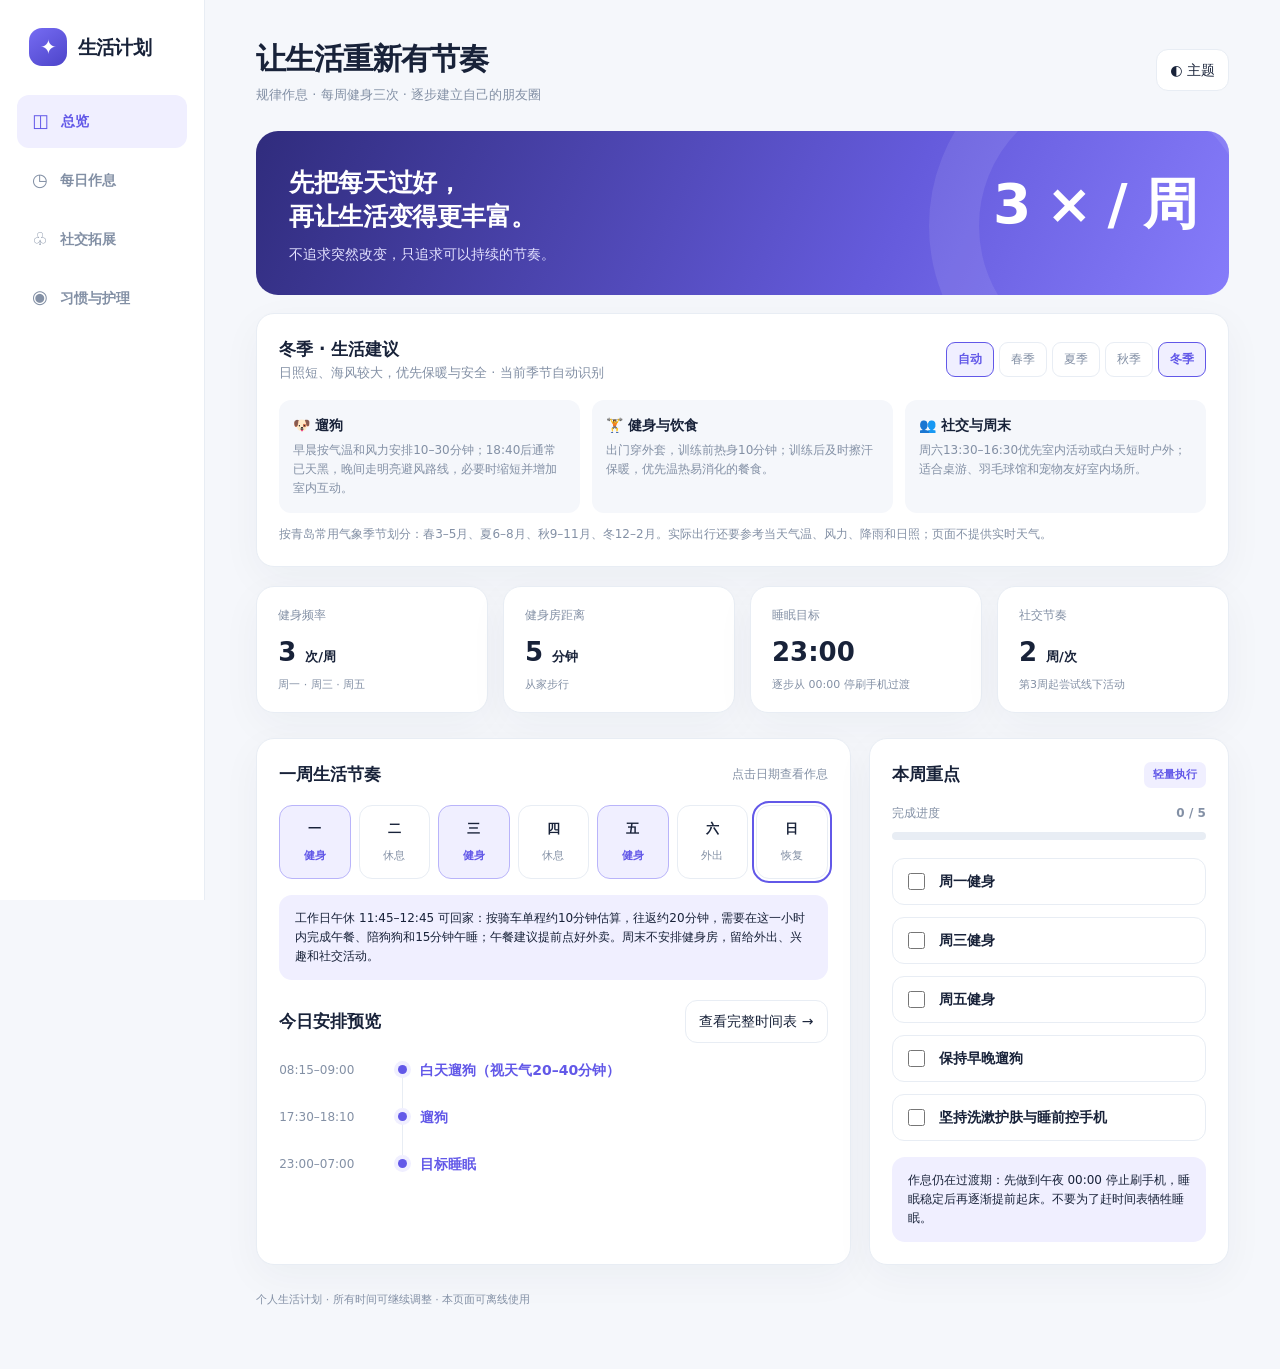
==== life-plan/index.html @ be2a3402 "发布生活计划静态页面到独立目录" ====
<!doctype html><html lang="zh-CN"><head><meta charset="utf-8"><meta name="viewport" content="width=device-width,initial-scale=1"><title>Life OS · 生活计划</title><style>
:root{--bg:#f5f7fb;--card:#fff;--ink:#182239;--muted:#8390a5;--line:#e8edf4;--accent:#6258e8;--pale:#f0efff;--green:#16a785;--shadow:0 12px 40px rgba(26,36,65,.045)}*{box-sizing:border-box}body{margin:0;background:var(--bg);color:var(--ink);font:14px/1.6 system-ui,-apple-system,"PingFang SC","Microsoft YaHei",sans-serif}body.dark{--bg:#101421;--card:#1a2030;--ink:#f0f3ff;--muted:#9daac1;--line:#30384b;--pale:#2a2852;--shadow:none}button{font:inherit;cursor:pointer}aside{width:205px;position:fixed;inset:0 auto 0 0;background:var(--card);border-right:1px solid var(--line);padding:28px 17px;display:flex;flex-direction:column;z-index:4}.brand{display:flex;align-items:center;gap:11px;padding:0 12px 26px;font-size:19px;font-weight:850;letter-spacing:-.8px}.logo{background:linear-gradient(145deg,#766cf3,#4d44c9);color:white;border-radius:13px;width:38px;height:38px;display:grid;place-items:center;font-size:20px}.navlabel{font-size:11px;letter-spacing:2px;color:var(--muted);padding:0 15px 10px}.nav{display:flex;align-items:center;gap:12px;padding:12px 15px;margin:3px 0;border:0;background:transparent;border-radius:12px;color:var(--muted);text-align:left;width:100%;font-weight:600}.nav:hover,.nav.active{background:var(--pale);color:var(--accent)}.nav span{font-size:18px}.asidebottom{margin-top:auto;padding:16px 12px;border-top:1px solid var(--line);color:var(--muted);font-size:12px}main{margin-left:205px;padding:34px clamp(20px,4vw,64px);max-width:1650px}.top{display:flex;justify-content:space-between;align-items:center;margin-bottom:25px;gap:12px}.eyebrow{font-size:11px;color:var(--accent);font-weight:800;letter-spacing:2px}.heading{font-size:30px;line-height:1.2;font-weight:850;letter-spacing:-1px;margin:7px 0 8px}.sub{color:var(--muted);font-size:13px}.topright{display:flex;align-items:center;gap:9px}.iconbtn{border:1px solid var(--line);border-radius:12px;padding:9px 13px;background:var(--card);color:var(--ink)}.pill{padding:7px 12px;border-radius:99px;background:var(--pale);color:var(--accent);font-weight:700;font-size:12px}.hero{background:linear-gradient(115deg,#302c7d,#655bdc 65%,#867cfa);color:white;border-radius:22px;padding:29px 33px;display:flex;justify-content:space-between;gap:20px;overflow:hidden;position:relative}.hero:after{content:'';width:270px;height:270px;position:absolute;right:-70px;top:-90px;border:50px solid #ffffff16;border-radius:50%}.hero h2{font-size:25px;line-height:1.35;margin:6px 0 10px;letter-spacing:-.4px}.hero p{margin:0;color:#e3e1ff}.hero small{color:#cac5ff}.hero .big{font-size:55px;font-weight:850;letter-spacing:-2px;white-space:nowrap;z-index:1}.metrics{display:grid;grid-template-columns:repeat(4,1fr);gap:15px;margin:19px 0 25px}.card{background:var(--card);border:1px solid var(--line);border-radius:18px;box-shadow:var(--shadow)}.metric{padding:19px 21px}.metric .lab{font-size:12px;color:var(--muted)}.metric .val{font-size:26px;font-weight:850;margin-top:7px}.metric .foot{font-size:11px;color:var(--muted);margin-top:2px}.sectiontitle{font-size:17px;font-weight:800;margin:0}.sectionbar{display:flex;align-items:center;justify-content:space-between;gap:10px;margin:0 0 16px}.sectionbar .hint{color:var(--muted);font-size:12px}.twocol{display:grid;grid-template-columns:minmax(0,1.65fr) minmax(280px,1fr);gap:18px}.panel{padding:22px}.week{display:grid;grid-template-columns:repeat(7,1fr);gap:8px;margin-top:17px}.day{border:1px solid var(--line);background:var(--card);border-radius:13px;padding:13px 5px;text-align:center;color:var(--ink)}.day b{display:block;font-size:13px}.day small{display:block;color:var(--muted);margin-top:7px;font-size:11px}.day.gym{background:var(--pale);border-color:#b9b4fa}.day.gym small{color:var(--accent);font-weight:700}.day.selected{outline:2px solid var(--accent);outline-offset:2px}.timeline{margin-top:18px}.entry{display:grid;grid-template-columns:105px 14px 1fr;gap:11px;align-items:start;min-height:47px}.time{color:var(--muted);font-size:12px;font-variant-numeric:tabular-nums;padding-top:2px}.rail{height:100%;position:relative;display:flex;justify-content:center}.rail:after{content:'';position:absolute;top:13px;bottom:-3px;width:1px;background:var(--line)}.entry:last-child .rail:after{display:none}.dot{width:9px;height:9px;background:#c7cfe0;border-radius:50%;margin-top:6px;z-index:1}.entry.key .dot{background:var(--accent);box-shadow:0 0 0 4px var(--pale)}.task{padding-bottom:15px;font-weight:550}.entry.key .task{color:var(--accent);font-weight:750}.progressrow{display:flex;justify-content:space-between;align-items:center;margin:14px 0 8px;font-size:12px;color:var(--muted)}.bar{height:8px;background:var(--line);border-radius:99px;overflow:hidden}.bar>div{height:100%;width:0;background:linear-gradient(90deg,#6258e8,#9e91ff);border-radius:99px;transition:width .2s}.checklist{display:grid;gap:12px;margin-top:18px}.check{display:flex;align-items:center;gap:11px;padding:11px;border:1px solid var(--line);border-radius:12px;cursor:pointer}.check input{accent-color:var(--accent);width:17px;height:17px}.check span{font-weight:600}.muted{color:var(--muted)}.note{padding:14px 16px;border-radius:13px;background:var(--pale);color:var(--ink);font-size:12px;margin-top:16px}.page{display:none}.page.active{display:block}.phasegrid{display:grid;grid-template-columns:repeat(3,1fr);gap:16px;margin-top:18px}.phase{padding:22px}.phase .num{font-size:12px;font-weight:800;color:var(--accent)}.phase h3{font-size:18px;margin:10px 0 8px}.phase p{color:var(--muted);margin:0 0 16px;font-size:13px}.phase ul{padding-left:18px;margin:0}.phase li{margin:7px 0}.tag{display:inline-block;background:var(--pale);color:var(--accent);border-radius:7px;padding:4px 9px;font-size:11px;font-weight:700}.activitygrid{display:grid;grid-template-columns:repeat(3,1fr);gap:16px}.activity{padding:23px}.activity .symbol{font-size:26px}.activity h3{margin:10px 0 5px}.activity p{color:var(--muted);font-size:13px;margin:0}.rules{display:grid;gap:12px;margin-top:15px}.rule{display:flex;gap:14px;padding:16px;border:1px solid var(--line);border-radius:13px}.rule b{display:block}.rule p{margin:3px 0 0;color:var(--muted);font-size:12px}.steps{display:grid;grid-template-columns:repeat(3,1fr);gap:16px}.step{padding:21px}.step b{font-size:15px}.step p{color:var(--muted);font-size:12px}.footer{padding:26px 0;color:var(--muted);font-size:11px}.mobilebar{display:none}@media(max-width:1050px){.metrics{grid-template-columns:repeat(2,1fr)}.twocol{grid-template-columns:1fr}.phasegrid,.activitygrid,.steps{grid-template-columns:1fr 1fr}}@media(max-width:720px){aside{display:none}main{margin:0;padding:20px 15px 85px}.heading{font-size:25px}.top{align-items:flex-start}.topright .pill{display:none}.hero{padding:22px}.hero .big{font-size:34px}.hero h2{font-size:21px}.metrics{gap:9px}.metric{padding:14px}.metric .val{font-size:22px}.week{gap:5px}.day{padding:10px 1px}.day small{font-size:10px}.panel{padding:17px}.phasegrid,.activitygrid,.steps{grid-template-columns:1fr}.mobilebar{position:fixed;display:flex;bottom:0;left:0;right:0;background:var(--card);border-top:1px solid var(--line);justify-content:space-around;padding:8px 5px max(9px,env(safe-area-inset-bottom));z-index:10}.mobilebar button{border:0;background:none;color:var(--muted);font-size:11px;display:grid;gap:1px;place-items:center}.mobilebar button span{font-size:19px}.mobilebar button.active{color:var(--accent)}.entry{grid-template-columns:99px 12px 1fr;gap:7px}.hero .big{display:none}}@media print{aside,.mobilebar,.topright,.day{display:none!important}main{margin:0}.page{display:block!important;break-before:page}.card{box-shadow:none}}
.season-head{display:flex;align-items:center;justify-content:space-between;gap:12px;flex-wrap:wrap}.season-switch{display:flex;gap:5px;flex-wrap:wrap}.season-switch button{border:1px solid var(--line);background:var(--card);color:var(--muted);border-radius:9px;padding:7px 11px;font-size:12px}.season-switch button.active{background:var(--pale);color:var(--accent);border-color:var(--accent);font-weight:700}.season-grid{display:grid;grid-template-columns:repeat(3,1fr);gap:12px;margin-top:16px}.season-tip{background:var(--bg);border-radius:12px;padding:14px}.season-tip b{display:block;margin-bottom:5px}.season-tip p{margin:0;color:var(--muted);font-size:12px}.season-note{font-size:12px;color:var(--muted);margin-top:12px}@media(max-width:720px){.season-grid{grid-template-columns:1fr}}
</style></head><body><aside><div class="brand"><div class="logo">✦</div>生活计划</div><button class="nav active" data-page="overview"><span>◫</span> 总览</button><button class="nav" data-page="schedule"><span>◷</span> 每日作息</button><button class="nav" data-page="social"><span>♧</span> 社交拓展</button><button class="nav" data-page="habits"><span>◉</span> 习惯与护理</button></aside><main><div class="top"><div><h1 class="heading" id="pagetitle">让生活重新有节奏</h1><div class="sub" id="pagedesc">规律作息 · 每周健身三次 · 逐步建立自己的朋友圈</div></div><div class="topright"><button class="iconbtn" id="theme" title="切换深色模式">◐ 主题</button></div></div>
<section class="page active" id="overview"><div class="hero"><div><h2>先把每天过好，<br>再让生活变得更丰富。</h2><p>不追求突然改变，只追求可以持续的节奏。</p></div><div class="big">3 × / 周</div></div><div class="card panel" style="margin-top:18px"><div class="season-head"><div><h2 class="sectiontitle" id="seasonTitle">四季生活建议</h2><div class="sub" id="seasonSubtitle">根据设备日期自动切换</div></div><div class="season-switch" id="seasonSwitch"></div></div><div class="season-grid" id="seasonTips"></div><div class="season-note">按青岛常用气象季节划分：春3–5月、夏6–8月、秋9–11月、冬12–2月。实际出行还要参考当天气温、风力、降雨和日照；页面不提供实时天气。</div></div><div class="metrics"><div class="card metric"><div class="lab">健身频率</div><div class="val">3 <small style="font-size:13px">次/周</small></div><div class="foot">周一 · 周三 · 周五</div></div><div class="card metric"><div class="lab">健身房距离</div><div class="val">5 <small style="font-size:13px">分钟</small></div><div class="foot">从家步行</div></div><div class="card metric"><div class="lab">睡眠目标</div><div class="val">23:00</div><div class="foot">逐步从 00:00 停刷手机过渡</div></div><div class="card metric"><div class="lab">社交节奏</div><div class="val">2 <small style="font-size:13px">周/次</small></div><div class="foot">第3周起尝试线下活动</div></div></div><div class="twocol"><div class="card panel"><div class="sectionbar"><h2 class="sectiontitle">一周生活节奏</h2><span class="hint">点击日期查看作息</span></div><div class="week" id="week-overview"></div><div class="note">工作日午休 11:45–12:45 可回家：按骑车单程约10分钟估算，往返约20分钟，需要在这一小时内完成午餐、陪狗狗和15分钟午睡；午餐建议提前点好外卖。周末不安排健身房，留给外出、兴趣和社交活动。</div><div style="margin-top:20px"><div class="sectionbar"><h2 class="sectiontitle">今日安排预览</h2><button class="iconbtn" onclick="go('schedule')">查看完整时间表 →</button></div><div id="preview"></div></div></div><div class="card panel"><div class="sectionbar"><h2 class="sectiontitle">本周重点</h2><span class="tag">轻量执行</span></div><div class="progressrow"><span>完成进度</span><strong id="progressText">0 / 5</strong></div><div class="bar"><div id="progressBar"></div></div><div class="checklist" id="overviewchecks"></div><div class="note">作息仍在过渡期：先做到午夜 00:00 停止刷手机，睡眠稳定后再逐渐提前起床。不要为了赶时间表牺牲睡眠。</div></div></div></section>
<section class="page" id="schedule"><div class="sectionbar"><h2 class="sectiontitle">精确到分钟的生活安排</h2><span class="hint">工作日 11:45–12:45 午饭、陪狗狗、午睡</span></div><div class="card panel"><div class="season-head"><div class="sub" id="scheduleSeason">当前季节</div></div><div class="week" id="week-schedule"></div><div style="display:flex;justify-content:space-between;align-items:center;margin-top:25px;gap:10px"><div><h2 class="sectiontitle" id="dayTitle">周一 · 健身日</h2><div class="sub" id="dayDesc">仅安排健身时间，训练动作由你自己决定</div></div><span class="tag" id="dayTag">健身</span></div><div class="timeline" id="fullTimeline"></div></div><div class="note">注：这是最终稳定作息的目标版。现在仍按 00:00 停止刷手机、08:00 起床起步，逐步过渡。若下班延迟，优先保留睡眠与照顾狗狗的时间。</div></section>
<section class="page" id="social"><div class="hero"><div><h2>认识新朋友，<br>不需要一下子变得外向。</h2><p>先有固定的活动，再自然认识熟人、朋友和异性。</p></div><div class="big">01 → 03</div></div><div style="margin-top:26px" class="sectionbar"><h2 class="sectiontitle">三阶段社交路线</h2><span class="hint">慢慢来，不强制打卡认识人数</span></div><div class="phasegrid"><div class="card phase"><div class="num">第 1–2 周</div><h3>先建立出门习惯</h3><p>核心是把作息、健身和遛狗稳定下来。</p><ul><li>周六下午至少外出一次</li><li>可以独自去咖啡馆、公园或商场</li><li>不要求主动搭讪陌生人</li></ul></div><div class="card phase"><div class="num">第 3–4 周</div><h3>第一次参加活动</h3><p>选择能单人报名的小规模活动，降低社交压力。</p><ul><li>两周尝试一次线下活动</li><li>优先崂山区、交通方便的场地</li><li>以参与活动为主，聊天为辅</li></ul></div><div class="card phase"><div class="num">第 2 个月</div><h3>培养固定朋友圈</h3><p>重复参加喜欢的活动，比不断认识陌生人更重要。</p><ul><li>争取每周一次固定活动</li><li>和聊得来的人保持联系</li><li>自然扩大同龄朋友和异性社交圈</li></ul></div></div><div style="margin-top:29px" class="sectionbar"><h2 class="sectiontitle">适合你的社交方式</h2><span class="hint">根据慢热性格和现有生活习惯筛选</span></div><div class="activitygrid"><div class="card activity"><div class="symbol">🏸</div><h3>羽毛球 / 轻运动</h3><p>一起运动就有共同话题，聊天不需要刻意找话题。适合固定每周参加。</p></div><div class="card activity"><div class="symbol">🎲</div><h3>桌游 / 小型聚会</h3><p>游戏自带互动环节，容易认识同龄人。优先新手友好、人数不太多的局。</p></div><div class="card activity"><div class="symbol">🐶</div><h3>宠物活动 / 遛狗社交</h3><p>带着性格友好的马尔泰，交流可以从狗狗自然开始。注意场地规则和狗狗状态。</p></div></div><div style="margin-top:28px" class="twocol"><div class="card panel"><h2 class="sectiontitle">周六社交时间块</h2><div class="timeline"><div class="entry key"><div class="time">13:30–14:00</div><div class="rail"><div class="dot"></div></div><div class="task">出门、前往活动地点</div></div><div class="entry"><div class="time">14:00–16:00</div><div class="rail"><div class="dot"></div></div><div class="task">参加活动或自由探索青岛</div></div><div class="entry"><div class="time">16:00–17:00</div><div class="rail"><div class="dot"></div></div><div class="task">返程，预留回家照顾狗狗的时间</div></div></div><div class="note">这是预留时段，不代表已有报名活动。以后确认真实活动的地点、时间和交通后，再具体替换。</div></div><div class="card panel"><h2 class="sectiontitle">社交时记住三件事</h2><div class="rules"><div class="rule"><span>①</span><div><b>不追求一次就交到朋友</b><p>参加活动本身就是一次成功尝试。</p></div></div><div class="rule"><span>②</span><div><b>先重复出现，再深入聊天</b><p>熟悉的面孔更容易发展成真正的朋友。</p></div></div><div class="rule"><span>③</span><div><b>认识异性是自然结果</b><p>先建立健康、真实的社交圈，不把每次活动变成相亲。</p></div></div></div></div></div><div class="footer">后续可增加：真实的青岛本地活动清单、报名链接、费用和交通方式。目前未虚构任何活动信息。</div></section>
<section class="page" id="habits"><div class="sectionbar"><h2 class="sectiontitle">日常护理与习惯</h2><span class="hint">基础、可持续、不过度复杂</span></div><div class="steps"><div class="card step"><span class="tag">早晨</span><h3>早晨 · 个人整理</h3><p>起床洗漱 → 遛狗 → 喂狗 → 换衣整理发型 → 保湿、防晒 → 买早餐上班。</p></div><div class="card step"><span class="tag">晚上</span><h3>晚上 · 洗漱护肤</h3><p>洗澡 → 按需洗头 → 温和洁面 → 保湿 → 吹头发 → 刷牙、清洁牙缝 → 准备次日衣物。</p></div><div class="card step"><span class="tag">睡前</span><h3>睡前 · 手机管理</h3><p>当前阶段先在 00:00 锁屏，手机可以继续放床头。稳定后逐步提前至 23:00。</p></div></div><div style="margin-top:22px" class="twocol"><div class="card panel"><h2 class="sectiontitle">固定生活原则</h2><div class="rules"><div class="rule"><span>◷</span><div><b>睡眠优先</b><p>最终目标 23:00–07:00，过渡期不强迫突然早起。</p></div></div><div class="rule"><span>♧</span><div><b>早晚遛狗</b><p>早晨逐步增加至30分钟；冬季晚上走有照明的安全路线。</p></div></div><div class="rule"><span>⌁</span><div><b>健身只固定时间</b><p>周一、周三、周五；训练内容完全由你自己决定。</p></div></div><div class="rule"><span>✦</span><div><b>保留娱乐</b><p>不取消游戏和放松，避免生活计划变成另一份工作。</p></div></div></div></div><div class="card panel"><h2 class="sectiontitle">习惯打卡</h2><div class="sub">勾选状态保存在当前浏览器本地</div><div class="progressrow"><span>完成进度</span><strong id="habitProgress">0 / 5</strong></div><div class="bar"><div id="habitBar"></div></div><div class="checklist" id="habitchecks"></div><button class="iconbtn" id="reset" style="margin-top:16px">重置打卡</button></div></div></section>
<div class="footer">个人生活计划 · 所有时间可继续调整 · 本页面可离线使用</div></main><nav class="mobilebar"><button data-page="overview" class="active"><span>◫</span>总览</button><button data-page="schedule"><span>◷</span>作息</button><button data-page="social"><span>♧</span>社交</button><button data-page="habits"><span>◉</span>习惯</button></nav><script>
const names=['周一','周二','周三','周四','周五','周六','周日'];const gym=[0,2,4];let selected=0;const items=['周一健身','周三健身','周五健身','保持早晚遛狗','坚持洗漱护肤与睡前控手机'];let checked=JSON.parse(localStorage.getItem('lifeos-checks')||'{}');
const morning=[['07:00–07:10','起床、洗漱'],['07:10–07:40','晨间遛狗30分钟'],['07:40–08:10','喂狗、换衣、护肤、防晒'],['08:10–08:25','骑车上班，路上买早餐'],['08:30–11:45','上午工作'],['11:45–11:55','骑车回家（约10分钟）'],['11:55–12:10','吃午饭（提前点好外卖或外带）'],['12:10–12:15','陪狗狗、简单收拾'],['12:15–12:30','午睡15分钟'],['12:30–12:35','起床、洗脸、准备出门'],['12:35–12:45','骑车返回公司'],['12:45–18:30','下午工作（含可能加班）'],['18:30–18:40','骑车回家']];const gymEvening=[['18:40–19:05','遛狗25分钟'],['19:05–19:35','晚餐：外卖／外食／即食简餐'],['19:35–19:50','休息、换健身服'],['19:50–19:55','步行前往健身房'],['19:55–20:05','热身'],['20:05–21:05','健身（训练内容自行安排）'],['21:05–21:10','步行回家'],['21:10–21:35','洗澡、按需洗头'],['21:35–21:50','护肤、吹头发'],['21:50–22:30','游戏、自由娱乐'],['22:30–22:45','刷牙、准备第二天用品'],['22:45–23:00','放松、准备入睡'],['23:00–07:00','目标睡眠']];const restEvening=[['18:40–19:10','遛狗30分钟'],['19:10–19:50','晚餐：外卖／外食／即食简餐'],['19:50–20:20','家务、洗衣服、整理'],['20:20–21:45','游戏、电影或兴趣活动'],['21:45–22:10','洗澡、按需洗头'],['22:10–22:25','护肤、吹头发'],['22:25–22:40','刷牙、整理次日用品'],['22:40–23:00','安静放松'],['23:00–07:00','目标睡眠']];const sat=[['08:00–08:15','起床、洗漱'],['08:15–08:55','遛狗40分钟'],['08:55–09:30','早餐、喂狗'],['09:30–11:30','家务、采购、自由活动'],['11:30–12:30','午餐：外食或外卖'],['12:30–13:30','休息'],['13:30–17:00','外出、探索青岛或参加社交活动'],['17:00–18:00','回家、休息'],['18:00–18:30','遛狗'],['18:30–19:30','晚餐：外食或外卖'],['19:30–21:45','自由娱乐'],['21:45–22:20','洗漱、护肤、刷牙'],['22:20–23:00','放松、准备睡觉'],['23:00–08:00','目标睡眠']];const sun=[['08:00–08:15','起床、洗漱'],['08:15–09:00','遛狗45分钟'],['09:00–09:40','早餐'],['09:40–11:30','家务、采购或轻松外出'],['11:30–12:30','午餐：外食或外卖'],['12:30–13:30','午休'],['13:30–16:30','游戏、电影、自由活动'],['16:30–17:30','整理房间、准备下周'],['17:30–18:10','遛狗'],['18:10–19:00','晚餐：外食或外卖'],['19:00–21:30','自由娱乐、联系朋友'],['21:30–22:10','洗漱、护肤、刷牙'],['22:10–23:00','放松'],['23:00–07:00','目标睡眠']];const seasonData={spring:{name:'春季',desc:'气温回升，注意春风和温差',walk:'早晚遛狗可逐渐增加到30–40分钟，遇到大风或降雨灵活缩短。',gym:'训练前做好动态热身，运动后及时擦汗换衣，避免着凉。',social:'周六下午适合公园、轻徒步、羽毛球和宠物活动；关注风力与花粉。'},summer:{name:'夏季',desc:'避开暴晒与高温，注意补水',walk:'尽量在清晨和日落后遛狗；避开正午高温，摸一摸地面是否烫脚，随身带水。',gym:'训练前后补水；健身房注意通风，出汗多时及时更换衣服。',social:'优先上午或傍晚户外活动，炎热时选择室内桌游、球馆和咖啡馆。'},autumn:{name:'秋季',desc:'昼夜温差增大，日落逐渐提前',walk:'晨间可正常散步；晚间天黑后选择照明好、车少的路线，按气温调整时长。',gym:'健身前充分热身，训练后及时穿上外套；饮食以正常热餐为主。',social:'周六下午利用日光出门，优先室内外结合的活动，留意降温和海风。'},winter:{name:'冬季',desc:'日照短、海风较大，优先保暖与安全',walk:'早晨按气温和风力安排10–30分钟；18:40后通常已天黑，晚间走明亮避风路线，必要时缩短并增加室内互动。',gym:'出门穿外套，训练前热身10分钟；训练后及时擦汗保暖，优先温热易消化的餐食。',social:'周六13:30–16:30优先室内活动或白天短时户外；适合桌游、羽毛球馆和宠物友好室内场所。'}};
const seasonOrder=['spring','summer','autumn','winter'];const currentMonth=new Date().getMonth()+1;const autoSeason=currentMonth>=3&&currentMonth<=5?'spring':currentMonth>=6&&currentMonth<=8?'summer':currentMonth>=9&&currentMonth<=11?'autumn':'winter';let season=autoSeason;
function renderSeason(){const x=seasonData[season];document.getElementById('seasonTitle').textContent=x.name+' · 生活建议';document.getElementById('seasonSubtitle').textContent=x.desc+(season===autoSeason?' · 当前季节自动识别':' · 手动预览');document.getElementById('seasonSwitch').innerHTML='<button data-season="auto" class="'+(season===autoSeason?'active':'')+'">自动</button>'+seasonOrder.map(k=>'<button data-season="'+k+'" class="'+(season===k?'active':'')+'">'+seasonData[k].name+'</button>').join('');document.querySelectorAll('[data-season]').forEach(b=>b.onclick=()=>{season=b.dataset.season==='auto'?autoSeason:b.dataset.season;renderSeason();renderWeek()});document.getElementById('seasonTips').innerHTML=[['🐶','遛狗',x.walk],['🏋','健身与饮食',x.gym],['👥','社交与周末',x.social]].map(t=>'<div class="season-tip"><b>'+t[0]+' '+t[1]+'</b><p>'+t[2]+'</p></div>').join('');document.getElementById('scheduleSeason').textContent=x.name+'作息提示：'+x.walk;}
function seasonAdjust(arr){return arr.map(([t,v])=>{let value=v;if(season==='winter'){if(v==='晨间遛狗30分钟')value='晨间遛狗（视风力气温10–30分钟；剩余时间室内陪狗）';if(v==='遛狗25分钟'||v==='遛狗30分钟')value='晚间遛狗（照明好、避风；视天气15–25分钟）';if(v==='遛狗40分钟'||v==='遛狗45分钟')value='白天遛狗（视天气20–40分钟）';if(v==='外出、探索青岛或参加社交活动')value='优先白天/室内社交，寒冷大风时减少户外停留';}if(season==='summer'){if(v.includes('晨间遛狗'))value='清晨遛狗（避暑，带水；炎热时缩短）';if(v==='遛狗25分钟'||v==='遛狗30分钟'||v==='遛狗')value='晚间遛狗（避开热地面，带水）';if(v==='遛狗40分钟'||v==='遛狗45分钟')value='清晨遛狗（避开高温，必要时缩短）';if(v==='外出、探索青岛或参加社交活动')value='室内社交或避暑活动；户外优先凉爽时段';}if(season==='spring'&&v==='外出、探索青岛或参加社交活动')value='户外或室内社交，留意风力和花粉';if(season==='autumn'&&v==='外出、探索青岛或参加社交活动')value='尽量利用下午日光参加活动';return [t,value]})}
function schedule(i){return seasonAdjust(i===5?sat:i===6?sun:morning.concat(gym.includes(i)?gymEvening:restEvening))}function isKey(t){return /健身|遛狗|睡眠|睡觉|社交|洗澡|护肤/.test(t)}function renderEntries(arr){return arr.map(([t,v])=>`<div class="entry ${isKey(v)?'key':''}"><div class="time">${t}</div><div class="rail"><div class="dot"></div></div><div class="task">${v}</div></div>`).join('')}
function renderWeek(){for(const id of ['week-overview','week-schedule'])document.getElementById(id).innerHTML=names.map((n,i)=>`<button class="day ${gym.includes(i)?'gym':''} ${selected===i?'selected':''}" onclick="pick(${i})"><b>${n.slice(1)}</b><small>${gym.includes(i)?'健身':i===5?'外出':i===6?'恢复':'休息'}</small></button>`).join('');document.getElementById('dayTitle').textContent=names[selected]+' · '+(gym.includes(selected)?'健身日':selected===5?'自由外出日':selected===6?'恢复日':'非健身日');document.getElementById('dayDesc').textContent=gym.includes(selected)?'步行5分钟到健身房，训练内容由你自己决定':'保持生活节奏，留出休息和自由空间';document.getElementById('dayTag').textContent=gym.includes(selected)?'健身':'自由安排';document.getElementById('fullTimeline').innerHTML=renderEntries(schedule(selected));document.getElementById('preview').innerHTML=renderEntries(schedule(selected).filter(([t,v])=>/遛狗|健身|洗澡|睡眠|社交/.test(v)).slice(0,5))}function pick(i){selected=i;renderWeek()}const titles={overview:['让生活重新有节奏','规律作息 · 每周健身三次 · 逐步建立自己的朋友圈'],schedule:['每日作息','工作日精确安排，周末保留自由'],social:['社交拓展计划','从慢热到熟悉，不强迫自己突然外向'],habits:['习惯与个人护理','睡眠、遛狗、洗漱护肤，逐步稳定']};function go(id){document.querySelectorAll('.page').forEach(x=>x.classList.toggle('active',x.id===id));document.querySelectorAll('[data-page]').forEach(x=>x.classList.toggle('active',x.dataset.page===id));document.getElementById('pagetitle').textContent=titles[id][0];document.getElementById('pagedesc').textContent=titles[id][1];window.scrollTo(0,0)}document.querySelectorAll('[data-page]').forEach(x=>x.addEventListener('click',()=>go(x.dataset.page)));function renderChecks(){const html=items.map((x,i)=>`<label class="check"><input type="checkbox" data-check="${i}" ${checked[i]?'checked':''}><span>${x}</span></label>`).join('');document.getElementById('overviewchecks').innerHTML=html;document.getElementById('habitchecks').innerHTML=html;const count=items.filter((_,i)=>checked[i]).length;for(const id of ['progressText','habitProgress'])document.getElementById(id).textContent=count+' / '+items.length;for(const id of ['progressBar','habitBar'])document.getElementById(id).style.width=(count/items.length*100)+'%';document.querySelectorAll('[data-check]').forEach(el=>el.addEventListener('change',e=>{checked[e.target.dataset.check]=e.target.checked;localStorage.setItem('lifeos-checks',JSON.stringify(checked));renderChecks()}))}document.getElementById('reset').onclick=()=>{checked={};localStorage.removeItem('lifeos-checks');renderChecks()};document.getElementById('theme').onclick=()=>{document.body.classList.toggle('dark');localStorage.setItem('lifeos-dark',document.body.classList.contains('dark')?'1':'0')};if(localStorage.getItem('lifeos-dark')==='1')document.body.classList.add('dark');selected=(new Date().getDay()+6)%7;renderSeason();renderWeek();renderChecks();
</script></body></html>
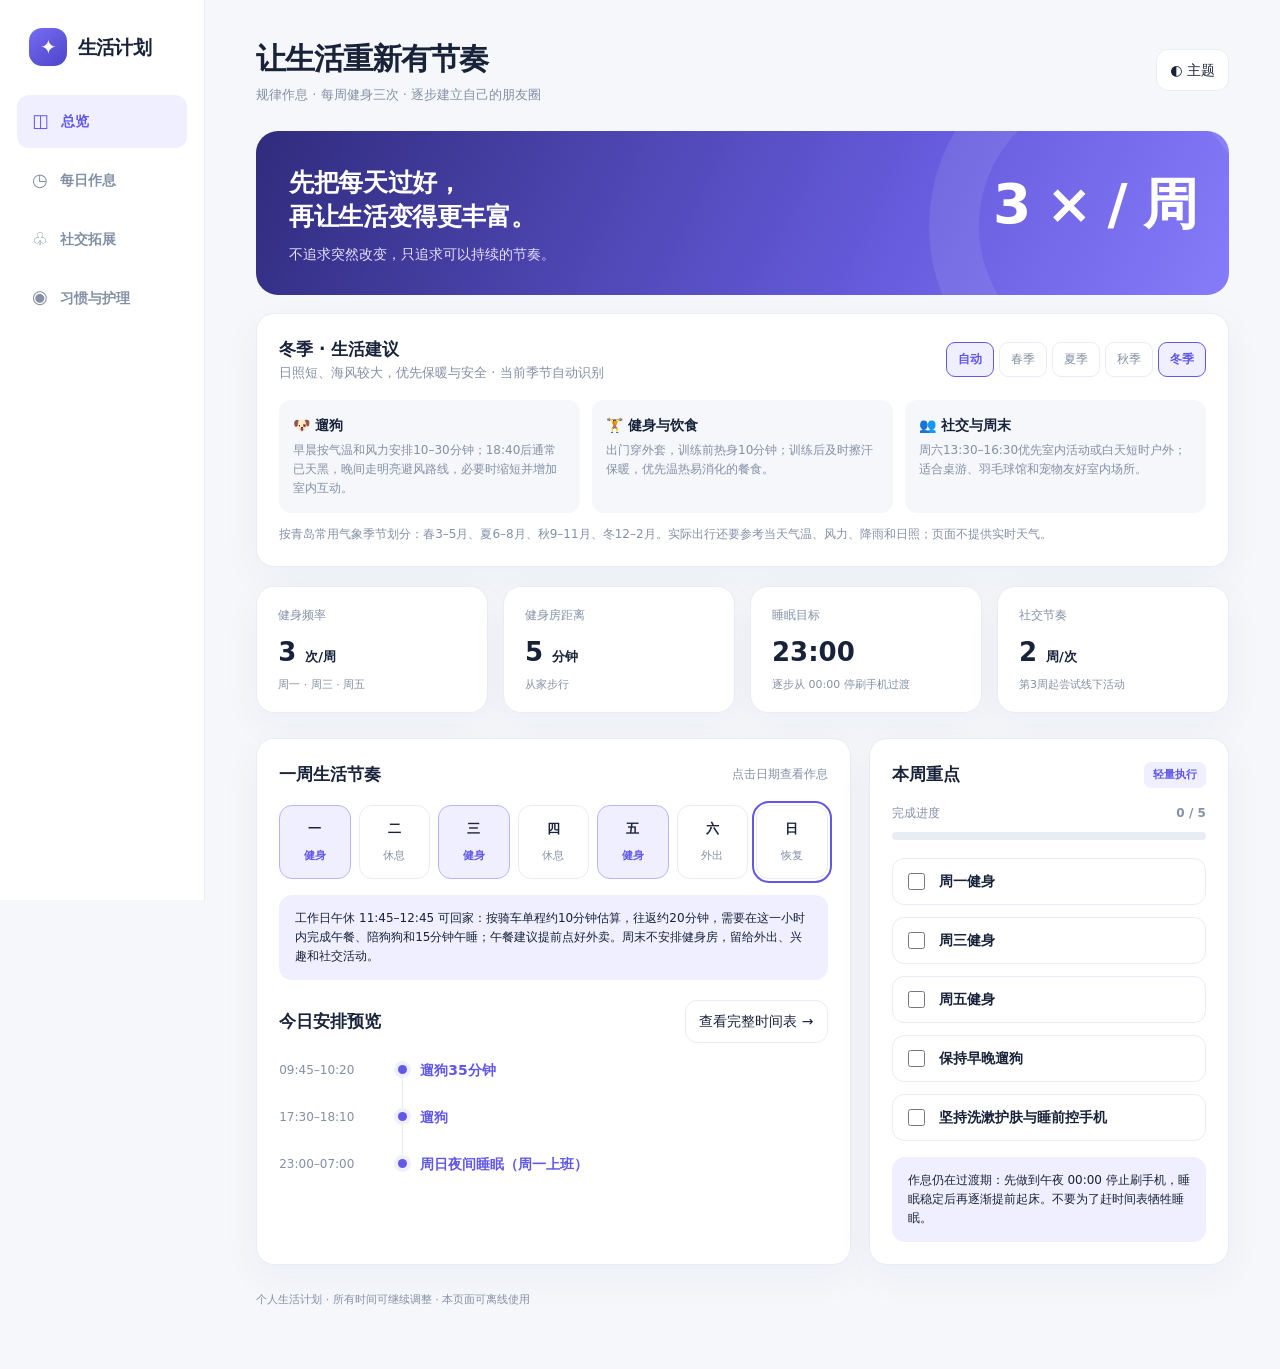
==== commit 382125ca: "周末调整为9:30起床，顺延遛狗与周日家务" ====
--- a/life-plan/index.html
+++ b/life-plan/index.html
@@ -8,7 +8,7 @@
 <section class="page" id="habits"><div class="sectionbar"><h2 class="sectiontitle">日常护理与习惯</h2><span class="hint">基础、可持续、不过度复杂</span></div><div class="steps"><div class="card step"><span class="tag">早晨</span><h3>早晨 · 个人整理</h3><p>起床洗漱 → 遛狗 → 喂狗 → 换衣整理发型 → 保湿、防晒 → 买早餐上班。</p></div><div class="card step"><span class="tag">晚上</span><h3>晚上 · 洗漱护肤</h3><p>洗澡 → 按需洗头 → 温和洁面 → 保湿 → 吹头发 → 刷牙、清洁牙缝 → 准备次日衣物。</p></div><div class="card step"><span class="tag">睡前</span><h3>睡前 · 手机管理</h3><p>当前阶段先在 00:00 锁屏，手机可以继续放床头。稳定后逐步提前至 23:00。</p></div></div><div style="margin-top:22px" class="twocol"><div class="card panel"><h2 class="sectiontitle">固定生活原则</h2><div class="rules"><div class="rule"><span>◷</span><div><b>睡眠优先</b><p>最终目标 23:00–07:00，过渡期不强迫突然早起。</p></div></div><div class="rule"><span>♧</span><div><b>早晚遛狗</b><p>早晨逐步增加至30分钟；冬季晚上走有照明的安全路线。</p></div></div><div class="rule"><span>⌁</span><div><b>健身只固定时间</b><p>周一、周三、周五；训练内容完全由你自己决定。</p></div></div><div class="rule"><span>✦</span><div><b>保留娱乐</b><p>不取消游戏和放松，避免生活计划变成另一份工作。</p></div></div></div></div><div class="card panel"><h2 class="sectiontitle">习惯打卡</h2><div class="sub">勾选状态保存在当前浏览器本地</div><div class="progressrow"><span>完成进度</span><strong id="habitProgress">0 / 5</strong></div><div class="bar"><div id="habitBar"></div></div><div class="checklist" id="habitchecks"></div><button class="iconbtn" id="reset" style="margin-top:16px">重置打卡</button></div></div></section>
 <div class="footer">个人生活计划 · 所有时间可继续调整 · 本页面可离线使用</div></main><nav class="mobilebar"><button data-page="overview" class="active"><span>◫</span>总览</button><button data-page="schedule"><span>◷</span>作息</button><button data-page="social"><span>♧</span>社交</button><button data-page="habits"><span>◉</span>习惯</button></nav><script>
 const names=['周一','周二','周三','周四','周五','周六','周日'];const gym=[0,2,4];let selected=0;const items=['周一健身','周三健身','周五健身','保持早晚遛狗','坚持洗漱护肤与睡前控手机'];let checked=JSON.parse(localStorage.getItem('lifeos-checks')||'{}');
-const morning=[['07:00–07:10','起床、洗漱'],['07:10–07:40','晨间遛狗30分钟'],['07:40–08:10','喂狗、换衣、护肤、防晒'],['08:10–08:25','骑车上班，路上买早餐'],['08:30–11:45','上午工作'],['11:45–11:55','骑车回家（约10分钟）'],['11:55–12:10','吃午饭（提前点好外卖或外带）'],['12:10–12:15','陪狗狗、简单收拾'],['12:15–12:30','午睡15分钟'],['12:30–12:35','起床、洗脸、准备出门'],['12:35–12:45','骑车返回公司'],['12:45–18:30','下午工作（含可能加班）'],['18:30–18:40','骑车回家']];const gymEvening=[['18:40–19:05','遛狗25分钟'],['19:05–19:35','晚餐：外卖／外食／即食简餐'],['19:35–19:50','休息、换健身服'],['19:50–19:55','步行前往健身房'],['19:55–20:05','热身'],['20:05–21:05','健身（训练内容自行安排）'],['21:05–21:10','步行回家'],['21:10–21:35','洗澡、按需洗头'],['21:35–21:50','护肤、吹头发'],['21:50–22:30','游戏、自由娱乐'],['22:30–22:45','刷牙、准备第二天用品'],['22:45–23:00','放松、准备入睡'],['23:00–07:00','目标睡眠']];const restEvening=[['18:40–19:10','遛狗30分钟'],['19:10–19:50','晚餐：外卖／外食／即食简餐'],['19:50–20:20','家务、洗衣服、整理'],['20:20–21:45','游戏、电影或兴趣活动'],['21:45–22:10','洗澡、按需洗头'],['22:10–22:25','护肤、吹头发'],['22:25–22:40','刷牙、整理次日用品'],['22:40–23:00','安静放松'],['23:00–07:00','目标睡眠']];const sat=[['08:00–08:15','起床、洗漱'],['08:15–08:55','遛狗40分钟'],['08:55–09:30','早餐、喂狗'],['09:30–11:30','家务、采购、自由活动'],['11:30–12:30','午餐：外食或外卖'],['12:30–13:30','休息'],['13:30–17:00','外出、探索青岛或参加社交活动'],['17:00–18:00','回家、休息'],['18:00–18:30','遛狗'],['18:30–19:30','晚餐：外食或外卖'],['19:30–21:45','自由娱乐'],['21:45–22:20','洗漱、护肤、刷牙'],['22:20–23:00','放松、准备睡觉'],['23:00–08:00','目标睡眠']];const sun=[['08:00–08:15','起床、洗漱'],['08:15–09:00','遛狗45分钟'],['09:00–09:40','早餐'],['09:40–11:30','家务、采购或轻松外出'],['11:30–12:30','午餐：外食或外卖'],['12:30–13:30','午休'],['13:30–16:30','游戏、电影、自由活动'],['16:30–17:30','整理房间、准备下周'],['17:30–18:10','遛狗'],['18:10–19:00','晚餐：外食或外卖'],['19:00–21:30','自由娱乐、联系朋友'],['21:30–22:10','洗漱、护肤、刷牙'],['22:10–23:00','放松'],['23:00–07:00','目标睡眠']];const seasonData={spring:{name:'春季',desc:'气温回升，注意春风和温差',walk:'早晚遛狗可逐渐增加到30–40分钟，遇到大风或降雨灵活缩短。',gym:'训练前做好动态热身，运动后及时擦汗换衣，避免着凉。',social:'周六下午适合公园、轻徒步、羽毛球和宠物活动；关注风力与花粉。'},summer:{name:'夏季',desc:'避开暴晒与高温，注意补水',walk:'尽量在清晨和日落后遛狗；避开正午高温，摸一摸地面是否烫脚，随身带水。',gym:'训练前后补水；健身房注意通风，出汗多时及时更换衣服。',social:'优先上午或傍晚户外活动，炎热时选择室内桌游、球馆和咖啡馆。'},autumn:{name:'秋季',desc:'昼夜温差增大，日落逐渐提前',walk:'晨间可正常散步；晚间天黑后选择照明好、车少的路线，按气温调整时长。',gym:'健身前充分热身，训练后及时穿上外套；饮食以正常热餐为主。',social:'周六下午利用日光出门，优先室内外结合的活动，留意降温和海风。'},winter:{name:'冬季',desc:'日照短、海风较大，优先保暖与安全',walk:'早晨按气温和风力安排10–30分钟；18:40后通常已天黑，晚间走明亮避风路线，必要时缩短并增加室内互动。',gym:'出门穿外套，训练前热身10分钟；训练后及时擦汗保暖，优先温热易消化的餐食。',social:'周六13:30–16:30优先室内活动或白天短时户外；适合桌游、羽毛球馆和宠物友好室内场所。'}};
+const morning=[['07:00–07:10','起床、洗漱'],['07:10–07:40','晨间遛狗30分钟'],['07:40–08:10','喂狗、换衣、护肤、防晒'],['08:10–08:25','骑车上班，路上买早餐'],['08:30–11:45','上午工作'],['11:45–11:55','骑车回家（约10分钟）'],['11:55–12:10','吃午饭（提前点好外卖或外带）'],['12:10–12:15','陪狗狗、简单收拾'],['12:15–12:30','午睡15分钟'],['12:30–12:35','起床、洗脸、准备出门'],['12:35–12:45','骑车返回公司'],['12:45–18:30','下午工作（含可能加班）'],['18:30–18:40','骑车回家']];const gymEvening=[['18:40–19:05','遛狗25分钟'],['19:05–19:35','晚餐：外卖／外食／即食简餐'],['19:35–19:50','休息、换健身服'],['19:50–19:55','步行前往健身房'],['19:55–20:05','热身'],['20:05–21:05','健身（训练内容自行安排）'],['21:05–21:10','步行回家'],['21:10–21:35','洗澡、按需洗头'],['21:35–21:50','护肤、吹头发'],['21:50–22:30','游戏、自由娱乐'],['22:30–22:45','刷牙、准备第二天用品'],['22:45–23:00','放松、准备入睡'],['23:00–07:00','目标睡眠']];const restEvening=[['18:40–19:10','遛狗30分钟'],['19:10–19:50','晚餐：外卖／外食／即食简餐'],['19:50–20:20','家务、洗衣服、整理'],['20:20–21:45','游戏、电影或兴趣活动'],['21:45–22:10','洗澡、按需洗头'],['22:10–22:25','护肤、吹头发'],['22:25–22:40','刷牙、整理次日用品'],['22:40–23:00','安静放松'],['23:00–07:00','目标睡眠']];const sat=[['09:30–09:45','起床、洗漱'],['09:45–10:25','遛狗40分钟'],['10:25–11:00','早餐、喂狗'],['11:00–11:45','轻松采购、兴趣活动（家务集中周日）'],['11:45–12:30','午餐：外食或外卖'],['12:30–13:30','休息、准备外出'],['13:30–17:00','外出、探索青岛或参加社交活动'],['17:00–18:00','回家、休息'],['18:00–18:30','遛狗'],['18:30–19:30','晚餐：外食或外卖'],['19:30–22:45','自由娱乐'],['22:45–23:15','洗漱、护肤、刷牙'],['23:15–00:00','放松、准备睡觉'],['00:00–09:30','周六夜间睡眠（周日起床）']];const sun=[['09:30–09:45','起床、洗漱'],['09:45–10:20','遛狗35分钟'],['10:20–10:45','早餐、喂狗'],['10:45–11:30','洗衣服：分类、洗涤、晾晒'],['11:30–12:15','午餐：外食或外卖'],['12:15–13:15','收拾屋子：扫地拖地、清洁桌面和卫生间'],['13:15–14:00','午休、放松'],['14:00–16:30','游戏、电影、自由活动'],['16:30–17:00','收衣服、叠衣服、整理衣柜'],['17:00–17:30','倒垃圾、补充生活用品、准备下周'],['17:30–18:10','遛狗'],['18:10–19:00','晚餐：外食或外卖'],['19:00–21:30','自由娱乐、联系朋友'],['21:30–22:10','洗漱、护肤、刷牙'],['22:10–23:00','放松'],['23:00–07:00','周日夜间睡眠（周一上班）']];const seasonData={spring:{name:'春季',desc:'气温回升，注意春风和温差',walk:'早晚遛狗可逐渐增加到30–40分钟，遇到大风或降雨灵活缩短。',gym:'训练前做好动态热身，运动后及时擦汗换衣，避免着凉。',social:'周六下午适合公园、轻徒步、羽毛球和宠物活动；关注风力与花粉。'},summer:{name:'夏季',desc:'避开暴晒与高温，注意补水',walk:'尽量在清晨和日落后遛狗；避开正午高温，摸一摸地面是否烫脚，随身带水。',gym:'训练前后补水；健身房注意通风，出汗多时及时更换衣服。',social:'优先上午或傍晚户外活动，炎热时选择室内桌游、球馆和咖啡馆。'},autumn:{name:'秋季',desc:'昼夜温差增大，日落逐渐提前',walk:'晨间可正常散步；晚间天黑后选择照明好、车少的路线，按气温调整时长。',gym:'健身前充分热身，训练后及时穿上外套；饮食以正常热餐为主。',social:'周六下午利用日光出门，优先室内外结合的活动，留意降温和海风。'},winter:{name:'冬季',desc:'日照短、海风较大，优先保暖与安全',walk:'早晨按气温和风力安排10–30分钟；18:40后通常已天黑，晚间走明亮避风路线，必要时缩短并增加室内互动。',gym:'出门穿外套，训练前热身10分钟；训练后及时擦汗保暖，优先温热易消化的餐食。',social:'周六13:30–16:30优先室内活动或白天短时户外；适合桌游、羽毛球馆和宠物友好室内场所。'}};
 const seasonOrder=['spring','summer','autumn','winter'];const currentMonth=new Date().getMonth()+1;const autoSeason=currentMonth>=3&&currentMonth<=5?'spring':currentMonth>=6&&currentMonth<=8?'summer':currentMonth>=9&&currentMonth<=11?'autumn':'winter';let season=autoSeason;
 function renderSeason(){const x=seasonData[season];document.getElementById('seasonTitle').textContent=x.name+' · 生活建议';document.getElementById('seasonSubtitle').textContent=x.desc+(season===autoSeason?' · 当前季节自动识别':' · 手动预览');document.getElementById('seasonSwitch').innerHTML='<button data-season="auto" class="'+(season===autoSeason?'active':'')+'">自动</button>'+seasonOrder.map(k=>'<button data-season="'+k+'" class="'+(season===k?'active':'')+'">'+seasonData[k].name+'</button>').join('');document.querySelectorAll('[data-season]').forEach(b=>b.onclick=()=>{season=b.dataset.season==='auto'?autoSeason:b.dataset.season;renderSeason();renderWeek()});document.getElementById('seasonTips').innerHTML=[['🐶','遛狗',x.walk],['🏋','健身与饮食',x.gym],['👥','社交与周末',x.social]].map(t=>'<div class="season-tip"><b>'+t[0]+' '+t[1]+'</b><p>'+t[2]+'</p></div>').join('');document.getElementById('scheduleSeason').textContent=x.name+'作息提示：'+x.walk;}
 function seasonAdjust(arr){return arr.map(([t,v])=>{let value=v;if(season==='winter'){if(v==='晨间遛狗30分钟')value='晨间遛狗（视风力气温10–30分钟；剩余时间室内陪狗）';if(v==='遛狗25分钟'||v==='遛狗30分钟')value='晚间遛狗（照明好、避风；视天气15–25分钟）';if(v==='遛狗40分钟'||v==='遛狗45分钟')value='白天遛狗（视天气20–40分钟）';if(v==='外出、探索青岛或参加社交活动')value='优先白天/室内社交，寒冷大风时减少户外停留';}if(season==='summer'){if(v.includes('晨间遛狗'))value='清晨遛狗（避暑，带水；炎热时缩短）';if(v==='遛狗25分钟'||v==='遛狗30分钟'||v==='遛狗')value='晚间遛狗（避开热地面，带水）';if(v==='遛狗40分钟'||v==='遛狗45分钟')value='清晨遛狗（避开高温，必要时缩短）';if(v==='外出、探索青岛或参加社交活动')value='室内社交或避暑活动；户外优先凉爽时段';}if(season==='spring'&&v==='外出、探索青岛或参加社交活动')value='户外或室内社交，留意风力和花粉';if(season==='autumn'&&v==='外出、探索青岛或参加社交活动')value='尽量利用下午日光参加活动';return [t,value]})}
